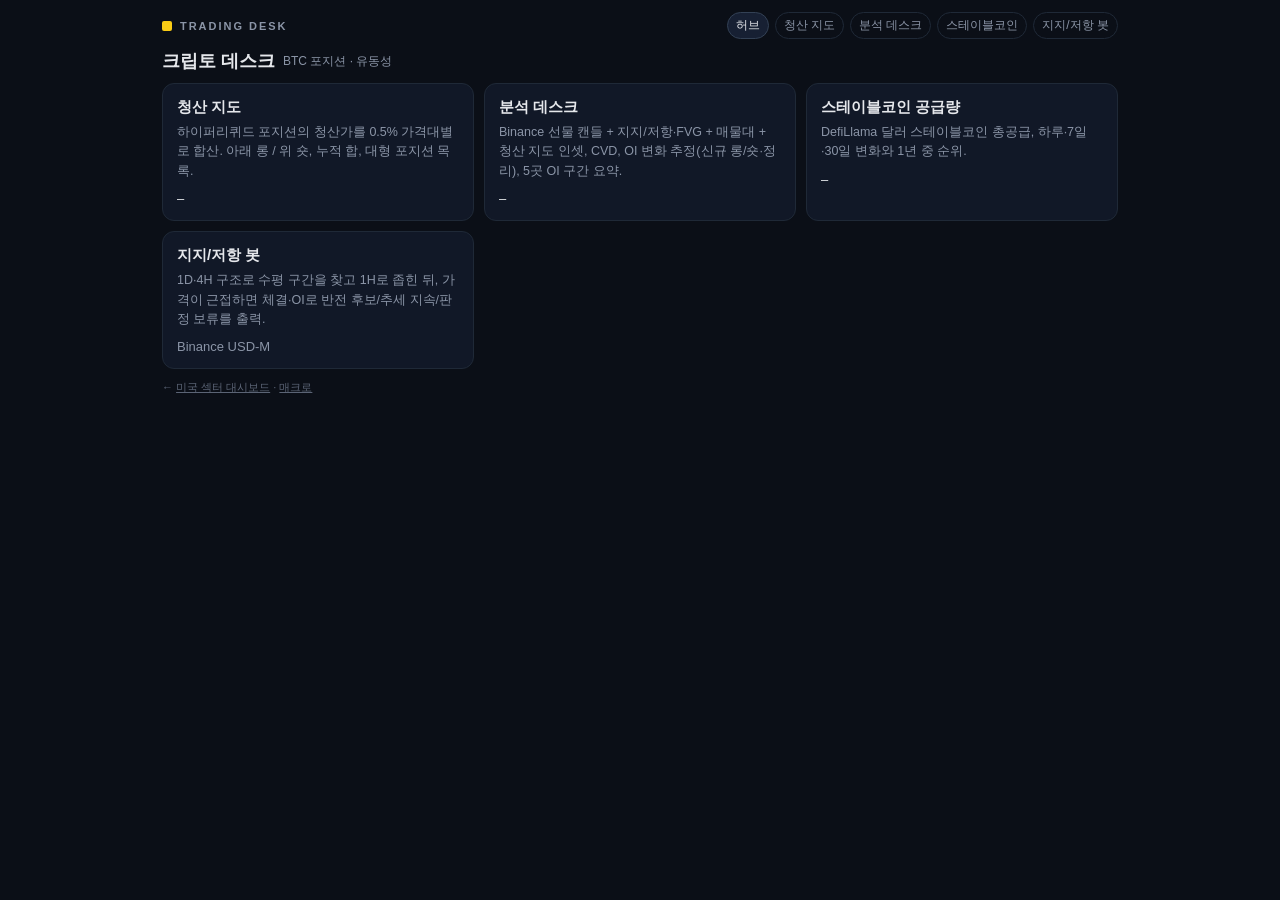
==== crypto/index.html @ 84ad7415 "crypto: 청산 지도·분석 데스크·스테이블코인·지지저항 봇 페이지 + 하이퍼리퀴드 청산 수집(30분)" ====
<!doctype html><html lang="ko"><head><meta charset="utf-8"><meta name="viewport" content="width=device-width,initial-scale=1">
<title>TRADING DESK · 크립토</title><link rel="stylesheet" href="common.css">
<style>.cards{display:grid;grid-template-columns:repeat(auto-fit,minmax(260px,1fr));gap:10px}.card{display:block;text-decoration:none;background:var(--panel);border:1px solid var(--line);border-radius:12px;padding:14px}.card b{font-size:15px}.card p{color:var(--mute);font-size:12.5px;line-height:1.55;margin:6px 0 10px}.card .v{font-size:13px}</style></head><body><div class="wrap">
<div class="top" id="top"></div>
<h1>크립토 데스크 <small>BTC 포지션 · 유동성</small></h1>
<div class="cards">
  <a class="card" href="liq.html"><b>청산 지도</b><p>하이퍼리퀴드 포지션의 청산가를 0.5% 가격대별로 합산. 아래 롱 / 위 숏, 누적 합, 대형 포지션 목록.</p><div class="v" id="v1">–</div></a>
  <a class="card" href="desk.html"><b>분석 데스크</b><p>Binance 선물 캔들 + 지지/저항·FVG + 매물대 + 청산 지도 인셋, CVD, OI 변화 추정(신규 롱/숏·정리), 5곳 OI 구간 요약.</p><div class="v" id="v2">–</div></a>
  <a class="card" href="stable.html"><b>스테이블코인 공급량</b><p>DefiLlama 달러 스테이블코인 총공급, 하루·7일·30일 변화와 1년 중 순위.</p><div class="v" id="v3">–</div></a>
  <a class="card" href="sr.html"><b>지지/저항 봇</b><p>1D·4H 구조로 수평 구간을 찾고 1H로 좁힌 뒤, 가격이 근접하면 체결·OI로 반전 후보/추세 지속/판정 보류를 출력.</p><div class="v mu">Binance USD-M</div></a>
</div>
<div class="foot">← <a href="../sector-dashboard.html">미국 섹터 대시보드</a> · <a href="../macro.html">매크로</a></div>
</div>
<script src="common.js"></script>
<script>
topbar('index.html');
loadLiq().then(j => { const c = j.coins.BTC; const k = Math.round(.2 / j.step), m = c.long.length / 2;
  const L = c.long.slice(m - k, m).reduce((a, b) => a + b, 0), S = c.short.slice(m, m + k).reduce((a, b) => a + b, 0);
  document.getElementById('v1').innerHTML = `BTC ${fpx(c.price)} · 아래 20% 롱 <b class="bl">${usdKo(L)}</b> · 위 20% 숏 <b class="dn">${usdKo(S)}</b> <span class="mu">(${fKst(j.updated*1000,'hm')})</span>`; }).catch(() => {});
getJSON('https://stablecoins.llama.fi/stablecoincharts/all').then(d => { const v = d.map(x => +((x.totalCirculatingUSD||{}).peggedUSD||0)).filter(Boolean), L = v.length - 1;
  document.getElementById('v3').innerHTML = `총공급 ${nf(v[L]/1e8,0)}억 달러 · 7일 <b class="${v[L]-v[L-7]>=0?'up':'dn'}">${sgn((v[L]-v[L-7])/1e8,1)}억</b> · 30일 <b class="${v[L]-v[L-30]>=0?'up':'dn'}">${sgn((v[L]-v[L-30])/1e8,0)}억</b>`; }).catch(() => {});
getJSON(`${FAPI}/fapi/v1/ticker/24hr?symbol=BTCUSDT`).then(t => document.getElementById('v2').innerHTML = `BTC ${fpx(+t.lastPrice)} · 24시간 <b class="${+t.priceChangePercent>=0?'up':'dn'}">${sgn(+t.priceChangePercent,1)}%</b>`).catch(() => {});
</script></body></html>
---- crypto/common.css ----
:root{
  --bg:#0b0f17; --panel:#111827; --panel2:#0f1522; --line:#1f2937; --grid:#1a2230;
  --text:#e5e7eb; --mute:#8b95a7; --dim:#5b6475;
  --blue:#3b82f6; --red:#f0506e; --green:#22c55e; --teal:#2dd4bf; --orange:#f59e0b; --yellow:#facc15;
}
*{box-sizing:border-box}
html,body{margin:0;background:var(--bg);color:var(--text);font-family:-apple-system,BlinkMacSystemFont,"Pretendard","Apple SD Gothic Neo","Noto Sans KR",sans-serif;font-size:14px;-webkit-text-size-adjust:100%}
a{color:inherit}
.wrap{max-width:980px;margin:0 auto;padding:12px 12px 40px}
.top{display:flex;align-items:center;justify-content:space-between;gap:8px;margin-bottom:10px}
.brand{display:flex;align-items:center;gap:8px;letter-spacing:.18em;font-size:11px;color:var(--mute);font-weight:700}
.brand i{display:inline-block;width:10px;height:10px;background:var(--yellow);border-radius:2px}
.nav{display:flex;gap:6px;flex-wrap:wrap}
.nav a{font-size:12px;color:var(--mute);text-decoration:none;padding:4px 8px;border:1px solid var(--line);border-radius:999px}
.nav a.on{color:var(--text);border-color:#334155;background:#172033}
h1{font-size:18px;margin:4px 0 10px;font-weight:700;display:flex;align-items:center;gap:8px;flex-wrap:wrap}
h1 small{font-size:12px;color:var(--mute);font-weight:500}
.kpis{display:grid;grid-template-columns:repeat(auto-fit,minmax(130px,1fr));gap:8px;margin-bottom:10px}
.kpi{background:var(--panel);border:1px solid var(--line);border-radius:10px;padding:9px 11px}
.kpi .l{font-size:11px;color:var(--mute)}
.kpi .v{font-size:18px;font-weight:700;margin-top:3px;font-variant-numeric:tabular-nums}
.kpi .s{font-size:11px;color:var(--mute);margin-top:2px}
.panel{background:var(--panel);border:1px solid var(--line);border-radius:12px;padding:10px 10px 8px;margin-bottom:10px}
.ph{display:flex;justify-content:space-between;align-items:baseline;gap:8px;flex-wrap:wrap;margin:0 2px 6px}
.ph b{font-size:13px}
.ph span{font-size:11px;color:var(--mute)}
canvas{display:block;width:100%}
.legend{display:flex;gap:12px;flex-wrap:wrap;font-size:11px;color:var(--mute);margin:6px 2px 0}
.legend i{display:inline-block;width:10px;height:10px;border-radius:2px;margin-right:4px;vertical-align:-1px}
.foot{font-size:11px;color:var(--dim);margin-top:10px;line-height:1.6}
.seg{display:inline-flex;border:1px solid var(--line);border-radius:8px;overflow:hidden}
.seg button{background:transparent;color:var(--mute);border:0;padding:5px 10px;font-size:12px;cursor:pointer}
.seg button.on{background:#1e293b;color:var(--text)}
.row{display:flex;gap:8px;align-items:center;flex-wrap:wrap;margin-bottom:10px}
.pill{display:inline-flex;gap:6px;align-items:center;border:1px solid #6b5a12;color:#f5d76e;background:#1d1a0b;border-radius:999px;padding:4px 10px;font-size:11.5px}
.pill b{color:var(--yellow)}
.up{color:var(--green)} .dn{color:var(--red)} .bl{color:var(--blue)} .yl{color:var(--yellow)} .mu{color:var(--mute)}
table{width:100%;border-collapse:collapse;font-size:12px;font-variant-numeric:tabular-nums}
th{color:var(--mute);font-weight:500;text-align:right;padding:5px 6px;border-bottom:1px solid var(--line);white-space:nowrap}
td{text-align:right;padding:5px 6px;border-bottom:1px solid #161e2b;white-space:nowrap}
th:first-child,td:first-child{text-align:left}
.tag{display:inline-block;font-size:10px;padding:1px 6px;border-radius:999px;background:#3b2a07;color:var(--yellow);margin-left:4px}
.err{color:var(--red);font-size:12px;margin:6px 2px}
.status{font-size:13px;padding:8px 10px;border-radius:8px;background:#0e1626;border:1px solid var(--line);margin-bottom:8px}
.grid2{display:grid;grid-template-columns:1fr 1fr;gap:10px}
@media(max-width:640px){.grid2{grid-template-columns:1fr}.kpi .v{font-size:16px}}
.bar{height:8px;border-radius:4px;background:#1f2937;overflow:hidden;display:flex}
.bar>div{height:100%}
.sumgrid{display:grid;grid-template-columns:auto 1fr auto;gap:5px 8px;align-items:center;font-size:12px}
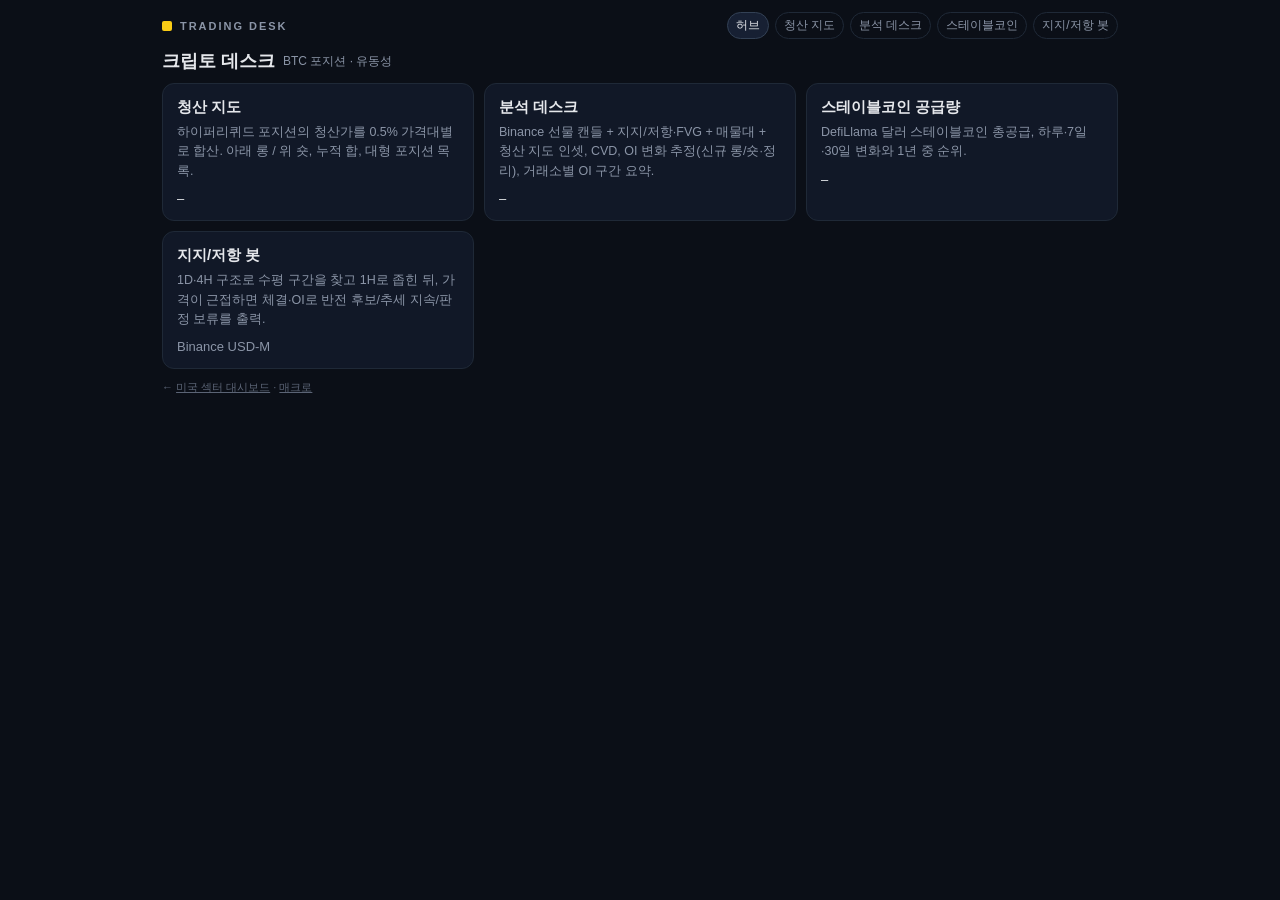
==== commit dc93169f: "crypto: 검수 수정 — 겹치는 S/R 구간 병합, FVG 가까운 3개만, 인셋 위치·라벨, 호버 성능, 구간 요약 경쟁 상태, 봇 문구, 대형 포지션 신규 판정, 갱신 시각" ====
--- a/crypto/index.html
+++ b/crypto/index.html
@@ -5,7 +5,7 @@
 <h1>크립토 데스크 <small>BTC 포지션 · 유동성</small></h1>
 <div class="cards">
   <a class="card" href="liq.html"><b>청산 지도</b><p>하이퍼리퀴드 포지션의 청산가를 0.5% 가격대별로 합산. 아래 롱 / 위 숏, 누적 합, 대형 포지션 목록.</p><div class="v" id="v1">–</div></a>
-  <a class="card" href="desk.html"><b>분석 데스크</b><p>Binance 선물 캔들 + 지지/저항·FVG + 매물대 + 청산 지도 인셋, CVD, OI 변화 추정(신규 롱/숏·정리), 5곳 OI 구간 요약.</p><div class="v" id="v2">–</div></a>
+  <a class="card" href="desk.html"><b>분석 데스크</b><p>Binance 선물 캔들 + 지지/저항·FVG + 매물대 + 청산 지도 인셋, CVD, OI 변화 추정(신규 롱/숏·정리), 거래소별 OI 구간 요약.</p><div class="v" id="v2">–</div></a>
   <a class="card" href="stable.html"><b>스테이블코인 공급량</b><p>DefiLlama 달러 스테이블코인 총공급, 하루·7일·30일 변화와 1년 중 순위.</p><div class="v" id="v3">–</div></a>
   <a class="card" href="sr.html"><b>지지/저항 봇</b><p>1D·4H 구조로 수평 구간을 찾고 1H로 좁힌 뒤, 가격이 근접하면 체결·OI로 반전 후보/추세 지속/판정 보류를 출력.</p><div class="v mu">Binance USD-M</div></a>
 </div>
